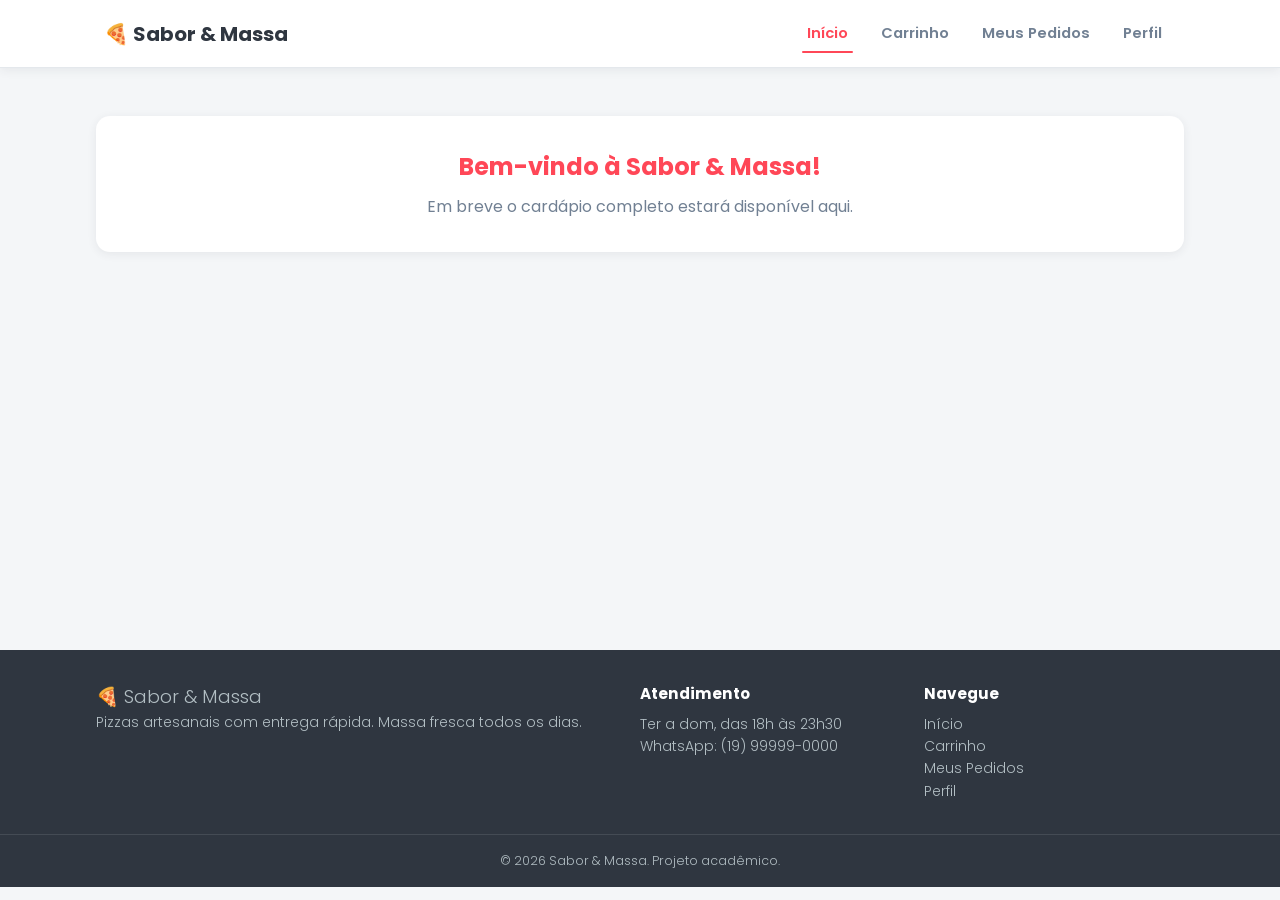
==== site_pizzaria/index.html @ 1b6e272a "Add files via upload" ====
<!DOCTYPE html>
<html lang="pt-BR">
<head>
  <meta charset="UTF-8">
  <meta name="viewport" content="width=device-width, initial-scale=1.0">
  <meta name="description" content="Sabor & Massa - Peça sua pizza favorita com entrega rápida.">
  <title>Sabor &amp; Massa | Cardápio</title>

  <link rel="preconnect" href="https://fonts.googleapis.com">
  <link rel="preconnect" href="https://fonts.gstatic.com" crossorigin>
  <link href="https://fonts.googleapis.com/css2?family=Poppins:wght@300;400;600;700&display=swap" rel="stylesheet">
  <link rel="stylesheet" href="style.css">
</head>
<body>

  <header class="cabecalho">
    <div class="cabecalho__conteudo">
      <a class="logo" href="index.html">🍕 Sabor &amp; Massa</a>

      <nav aria-label="Menu principal">
        <ul class="menu__lista">
          <li><a class="menu__link ativo" href="index.html" aria-current="page">Início</a></li>
          <li><a class="menu__link" href="carrinho.html">Carrinho</a></li>
          <li><a class="menu__link" href="pedidos.html">Meus Pedidos</a></li>
          <li><a class="menu__link" href="perfil.html">Perfil</a></li>
        </ul>
      </nav>
    </div>
  </header>

  <main class="conteudo">
    <div class="boas-vindas">
      <h1>Bem-vindo à Sabor &amp; Massa!</h1>
      <p>Em breve o cardápio completo estará disponível aqui.</p>
    </div>
  </main>

  <footer class="rodape">
    <div class="rodape__conteudo">
      <div>
        <p class="rodape__marca">🍕 Sabor &amp; Massa</p>
        <p>Pizzas artesanais com entrega rápida. Massa fresca todos os dias.</p>
      </div>
      <div>
        <h3>Atendimento</h3>
        <ul>
          <li>Ter a dom, das 18h às 23h30</li>
          <li>WhatsApp: (19) 99999-0000</li>
        </ul>
      </div>
      <div>
        <h3>Navegue</h3>
        <ul>
          <li><a href="index.html">Início</a></li>
          <li><a href="carrinho.html">Carrinho</a></li>
          <li><a href="pedidos.html">Meus Pedidos</a></li>
          <li><a href="perfil.html">Perfil</a></li>
        </ul>
      </div>
    </div>
    <p class="rodape__direitos">&copy; 2026 Sabor &amp; Massa. Projeto acadêmico.</p>
  </footer>

</body>
</html>
---- site_pizzaria/style.css ----
:root {
  --cor-principal: #ff4757;
  --cor-principal-escura: #e03546;
  --cor-principal-suave: #ffe9eb;
  --fundo: #f4f6f8;
  --superficie: #ffffff;
  --texto: #2f3640;
  --texto-suave: #718093;
  --borda: #e4e8ec;
  --raio-sm: 8px;
  --raio-md: 14px;
  --sombra: 0 2px 10px rgba(47, 54, 64, 0.08);
  --altura-header: 96px;
  --largura-max: 1120px;
}

*,
*::before,
*::after {
  box-sizing: border-box;
  margin: 0;
  padding: 0;
}

body {
  font-family: 'Poppins', sans-serif;
  font-weight: 400;
  font-size: 1rem;
  line-height: 1.6;
  color: var(--texto);
  background-color: var(--fundo);
  padding-top: var(--altura-header);
}

a {
  color: inherit;
  text-decoration: none;
}

ul {
  list-style: none;
}

.cabecalho {
  position: fixed;
  top: 0;
  left: 0;
  right: 0;
  z-index: 100;
  height: var(--altura-header);
  background-color: var(--superficie);
  border-bottom: 1px solid var(--borda);
  box-shadow: var(--sombra);
}

.cabecalho__conteudo {
  max-width: var(--largura-max);
  height: 100%;
  margin: 0 auto;
  padding: 0 1rem;
  display: flex;
  flex-direction: column;
  align-items: center;
  justify-content: center;
  gap: 0.15rem;
}

.logo {
  font-size: 1.25rem;
  font-weight: 700;
}

.menu__lista {
  display: flex;
  gap: 0.25rem;
}

.menu__link {
  position: relative;
  display: block;
  padding: 0.4rem 0.6rem;
  font-size: 0.82rem;
  font-weight: 600;
  color: var(--texto-suave);
  transition: color 0.2s ease;
}

.menu__link:hover,
.menu__link.ativo {
  color: var(--cor-principal);
}

.menu__link::after {
  content: '';
  position: absolute;
  left: 0.6rem;
  right: 0.6rem;
  bottom: 0;
  height: 2px;
  border-radius: 2px;
  background-color: var(--cor-principal);
  transform: scaleX(0);
  transition: transform 0.2s ease;
}

.menu__link.ativo::after,
.menu__link:hover::after {
  transform: scaleX(1);
}

.conteudo {
  max-width: var(--largura-max);
  margin: 0 auto;
  padding: 3rem 1rem;
  min-height: calc(100vh - var(--altura-header) - 250px);
}

.boas-vindas {
  background-color: var(--superficie);
  padding: 2rem;
  border-radius: var(--raio-md);
  box-shadow: var(--sombra);
  text-align: center;
}

.boas-vindas h1 {
  font-size: 1.5rem;
  margin-bottom: 0.5rem;
  color: var(--cor-principal);
}

.boas-vindas p {
  color: var(--texto-suave);
}

.rodape {
  background-color: var(--texto);
  color: #dfe4ea;
  font-size: 0.875rem;
}

.rodape__conteudo {
  max-width: var(--largura-max);
  margin: 0 auto;
  padding: 2rem 1rem;
  display: grid;
  grid-template-columns: 1fr;
  gap: 1.5rem;
}

.rodape__marca {
  font-size: 1.15rem;
  font-weight: 700;
  color: #ffffff;
}

.rodape h3 {
  margin-bottom: 0.4rem;
  font-size: 0.95rem;
  color: #ffffff;
}

.rodape p,
.rodape li {
  color: #b2bec3;
  font-weight: 300;
}

.rodape a:hover {
  color: #ffffff;
  text-decoration: underline;
}

.rodape__direitos {
  padding: 1rem;
  text-align: center;
  font-size: 0.78rem;
  color: #b2bec3;
  border-top: 1px solid rgba(255, 255, 255, 0.1);
}

@media (min-width: 600px) {
  .rodape__conteudo {
    grid-template-columns: 2fr 1fr 1fr;
  }
}

@media (min-width: 720px) {
  :root {
    --altura-header: 68px;
  }

  .cabecalho__conteudo {
    flex-direction: row;
    justify-content: space-between;
    padding: 0 1.5rem;
  }

  .menu__link {
    padding: 0.5rem 0.9rem;
    font-size: 0.92rem;
  }
}
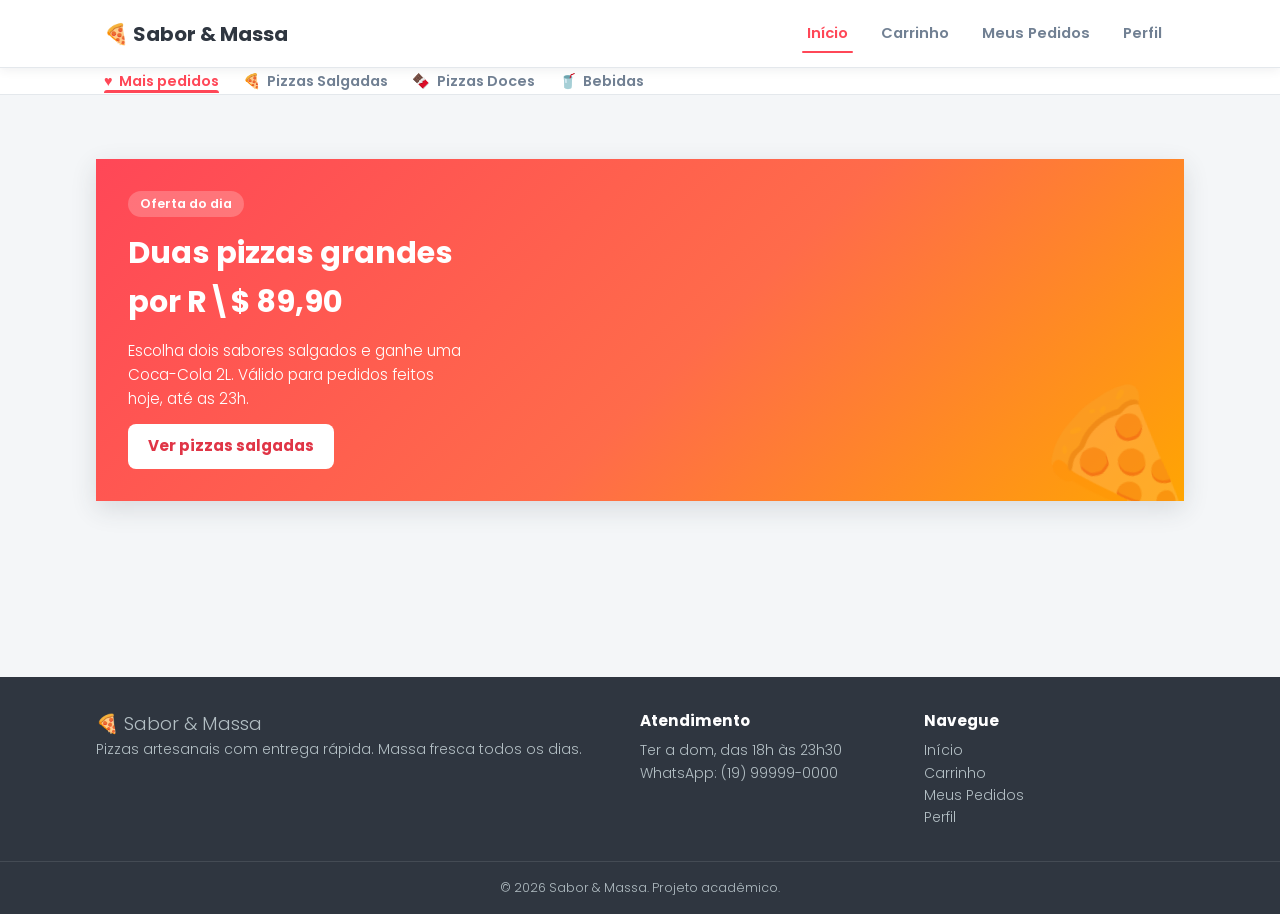
==== commit 9ffa5c56: "Add files via upload" ====
--- a/site_pizzaria/index.html
+++ b/site_pizzaria/index.html
@@ -6,13 +6,19 @@
   <meta name="description" content="Sabor & Massa - Peça sua pizza favorita com entrega rápida.">
   <title>Sabor &amp; Massa | Cardápio</title>
 
+  <!-- Fonte Poppins (Google Fonts) -->
   <link rel="preconnect" href="https://fonts.googleapis.com">
   <link rel="preconnect" href="https://fonts.gstatic.com" crossorigin>
   <link href="https://fonts.googleapis.com/css2?family=Poppins:wght@300;400;600;700&display=swap" rel="stylesheet">
+
+  <!-- Estilos da aplicação -->
   <link rel="stylesheet" href="style.css">
 </head>
 <body>
 
+  <!-- =====================================================================
+       HEADER / NAVBAR FIXO
+       ===================================================================== -->
   <header class="cabecalho">
     <div class="cabecalho__conteudo">
       <a class="logo" href="index.html">🍕 Sabor &amp; Massa</a>
@@ -28,13 +34,38 @@
     </div>
   </header>
 
+  <!-- =====================================================================
+       BARRA DE CATEGORIAS (Rolagem Horizontal estilo iFood)
+       ===================================================================== -->
+  <nav class="categorias" aria-label="Categorias do cardápio">
+    <ul class="categorias__lista">
+      <li><a class="categorias__link ativo" href="#mais-pedidos"><span aria-hidden="true">♥</span> Mais pedidos</a></li>
+      <li><a class="categorias__link" href="#pizzas-salgadas"><span aria-hidden="true">🍕</span> Pizzas Salgadas</a></li>
+      <li><a class="categorias__link" href="#pizzas-doces"><span aria-hidden="true">🍫</span> Pizzas Doces</a></li>
+      <li><a class="categorias__link" href="#bebidas"><span aria-hidden="true">🥤</span> Bebidas</a></li>
+    </ul>
+  </nav>
+
+  <!-- =====================================================================
+       CONTEÚDO PRINCIPAL
+       ===================================================================== -->
   <main class="conteudo">
-    <div class="boas-vindas">
-      <h1>Bem-vindo à Sabor &amp; Massa!</h1>
-      <p>Em breve o cardápio completo estará disponível aqui.</p>
-    </div>
+
+    <!-- BANNER PROMOCIONAL -->
+    <section class="banner" aria-labelledby="banner-titulo">
+      <span class="banner__selo">Oferta do dia</span>
+      <h1 class="banner__titulo" id="banner-titulo">Duas pizzas grandes por R\$ 89,90</h1>
+      <p class="banner__texto">
+        Escolha dois sabores salgados e ganhe uma Coca-Cola 2L. Válido para pedidos feitos hoje, até as 23h.
+      </p>
+      <a class="banner__cta" href="#pizzas-salgadas">Ver pizzas salgadas</a>
+    </section>
+
   </main>
 
+  <!-- =====================================================================
+       FOOTER / RODAPÉ
+       ===================================================================== -->
   <footer class="rodape">
     <div class="rodape__conteudo">
       <div>
--- a/site_pizzaria/style.css
+++ b/site_pizzaria/style.css
@@ -200,4 +200,152 @@
     padding: 0.5rem 0.9rem;
     font-size: 0.92rem;
   }
+}
+
+/* ==========================================================================
+   05. BARRA DE CATEGORIAS (estilo iFood)
+   Fica grudada logo abaixo do header fixo.
+   ========================================================================== */
+.categorias {
+  position: sticky;
+  top: var(--altura-header);
+  z-index: 90;
+  background-color: var(--superficie);
+  border-bottom: 1px solid var(--borda);
+}
+
+.categorias__lista {
+  max-width: var(--largura-max);
+  margin: 0 auto;
+  padding: 0 1rem;
+  display: flex;
+  gap: 1.5rem;
+  overflow-x: auto;                 /* rolagem horizontal */
+  scroll-behavior: smooth;
+  -webkit-overflow-scrolling: touch;
+  scrollbar-width: none;            /* Firefox */
+}
+
+.categorias__lista::-webkit-scrollbar {
+  display: none;                    /* Chrome, Safari e Edge */
+}
+
+.categorias__link {
+  position: relative;
+  flex: 0 0 auto;                   /* impede encolhimento das abas */
+  display: inline-flex;
+  align-items: center;
+  gap: 0.4rem;
+  height: var(--altura-categorias);
+  font-size: 0.9rem;
+  font-weight: 600;
+  color: var(--texto-suave);
+  white-space: nowrap;
+  transition: color 0.2s ease;
+}
+
+/* Linha indicadora colorida sob a aba selecionada */
+.categorias__link::after {
+  content: '';
+  position: absolute;
+  left: 0;
+  right: 0;
+  bottom: 0;
+  height: 3px;
+  border-radius: 3px 3px 0 0;
+  background-color: var(--cor-principal);
+  transform: scaleX(0);
+  transition: transform 0.25s ease;
+}
+
+.categorias__link:hover,
+.categorias__link.ativo {
+  color: var(--cor-principal);
+}
+
+.categorias__link:hover::after,
+.categorias__link.ativo::after {
+  transform: scaleX(1);
+}
+
+
+/* ==========================================================================
+   08. BANNER PROMOCIONAL
+   ========================================================================== */
+.banner {
+  position: relative;
+  overflow: hidden;
+  display: flex;
+  flex-direction: column;
+  align-items: flex-start;
+  gap: 0.75rem;
+  padding: 1.5rem;
+  border-radius: var(--raio-lg);
+  color: #ffffff;
+  background: linear-gradient(135deg, #ff4757 0%, #ff6b4a 55%, #ffa502 100%);
+  box-shadow: 0 8px 24px rgba(47, 54, 64, 0.14);
+  margin-top: 1rem;
+}
+
+.banner::after {
+  content: '🍕';
+  position: absolute;
+  right: -0.5rem;
+  bottom: -1.5rem;
+  font-size: 8rem;
+  line-height: 1;
+  opacity: 0.25;
+  transform: rotate(-15deg);
+  pointer-events: none;
+}
+
+.banner__selo {
+  padding: 0.2rem 0.75rem;
+  border-radius: 999px;
+  background-color: rgba(255, 255, 255, 0.22);
+  font-size: 0.8rem;
+  font-weight: 600;
+}
+
+.banner__titulo {
+  font-size: 1.5rem;
+  max-width: 18ch;
+}
+
+.banner__texto {
+  max-width: 38ch;
+  font-size: 0.95rem;
+  font-weight: 300;
+}
+
+.banner__cta {
+  position: relative;
+  z-index: 1;
+  padding: 0.65rem 1.25rem;
+  border-radius: var(--raio-sm);
+  background-color: #ffffff;
+  color: var(--cor-principal-escura);
+  font-weight: 700;
+  font-size: 0.95rem;
+  transition: transform 0.2s ease;
+}
+
+.banner__cta:hover {
+  transform: translateY(-2px);
+}
+
+/* Ajustes de Media Query para telas maiores */
+@media (min-width: 600px) {
+  .banner {
+    padding: 2rem;
+  }
+  .banner__titulo {
+    font-size: 1.9rem;
+  }
+}
+
+@media (min-width: 720px) {
+  .categorias__lista {
+    padding: 0 1.5rem;
+  }
 }
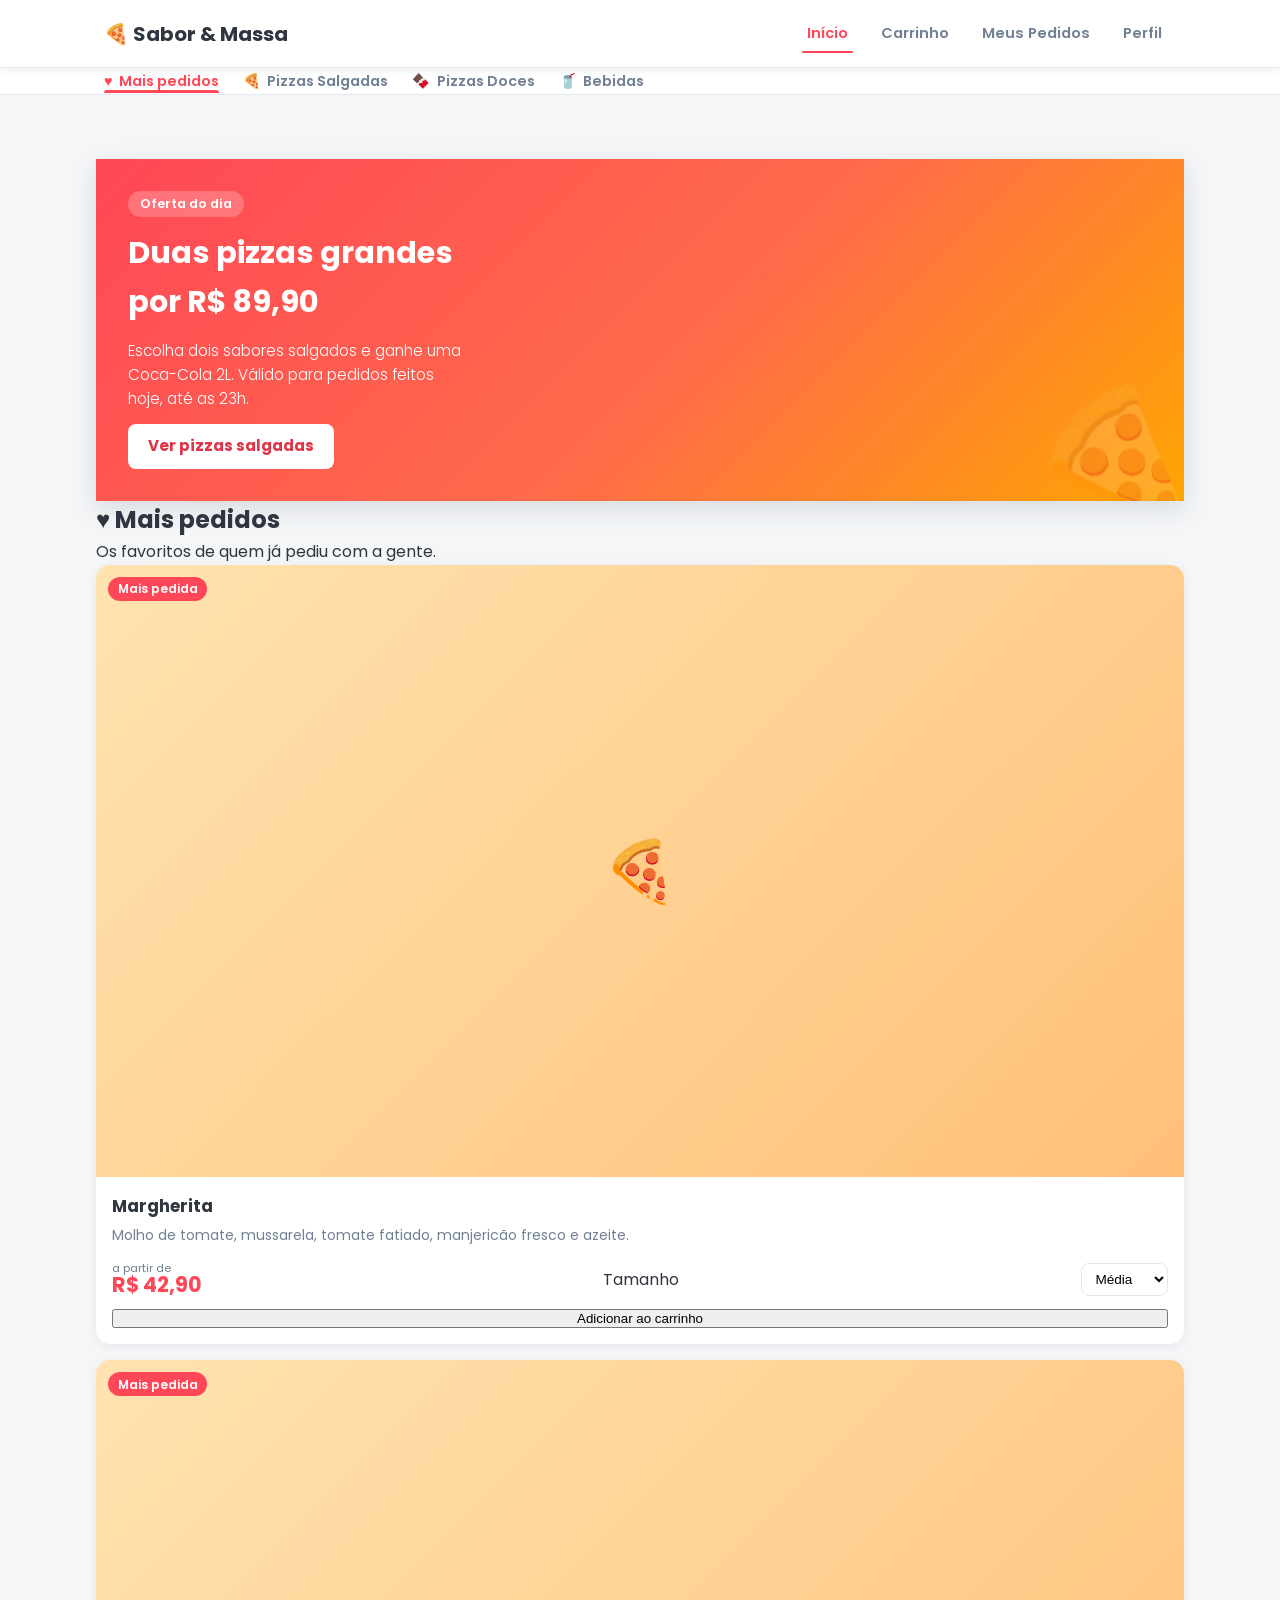
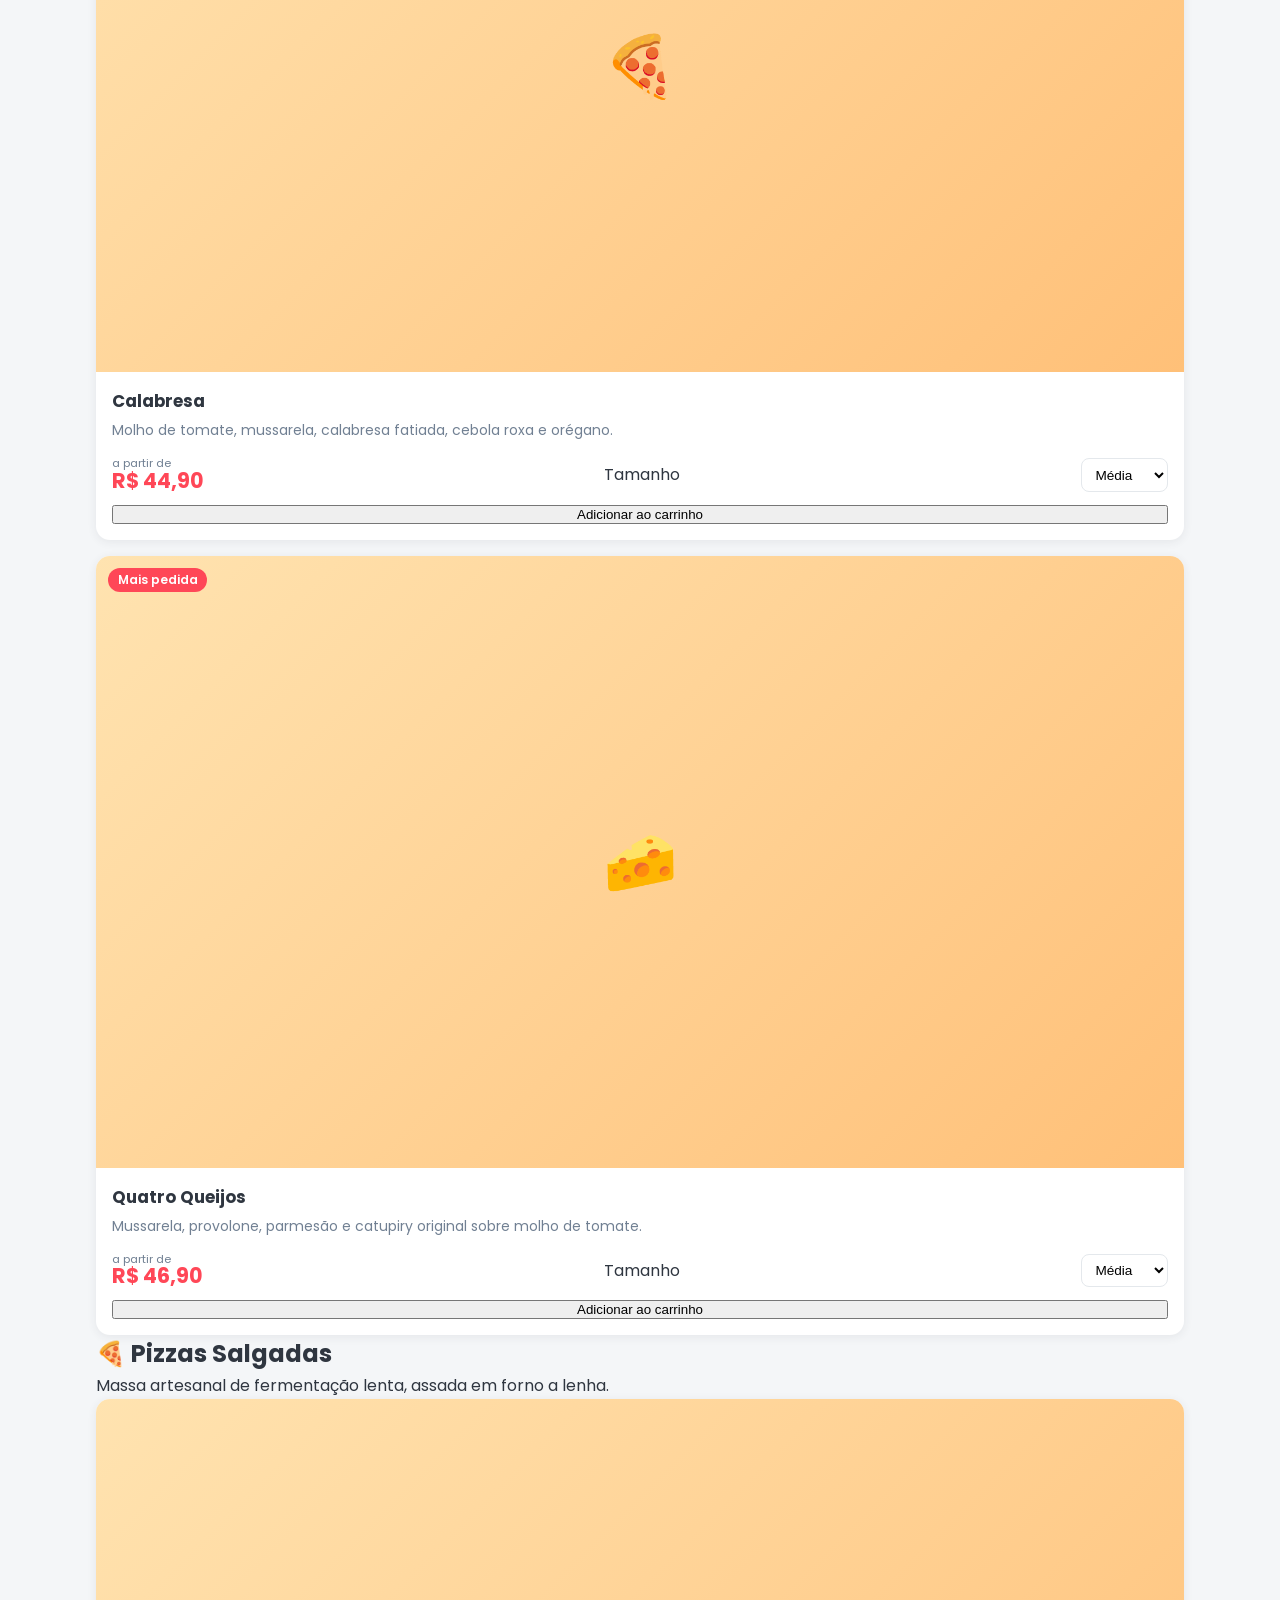
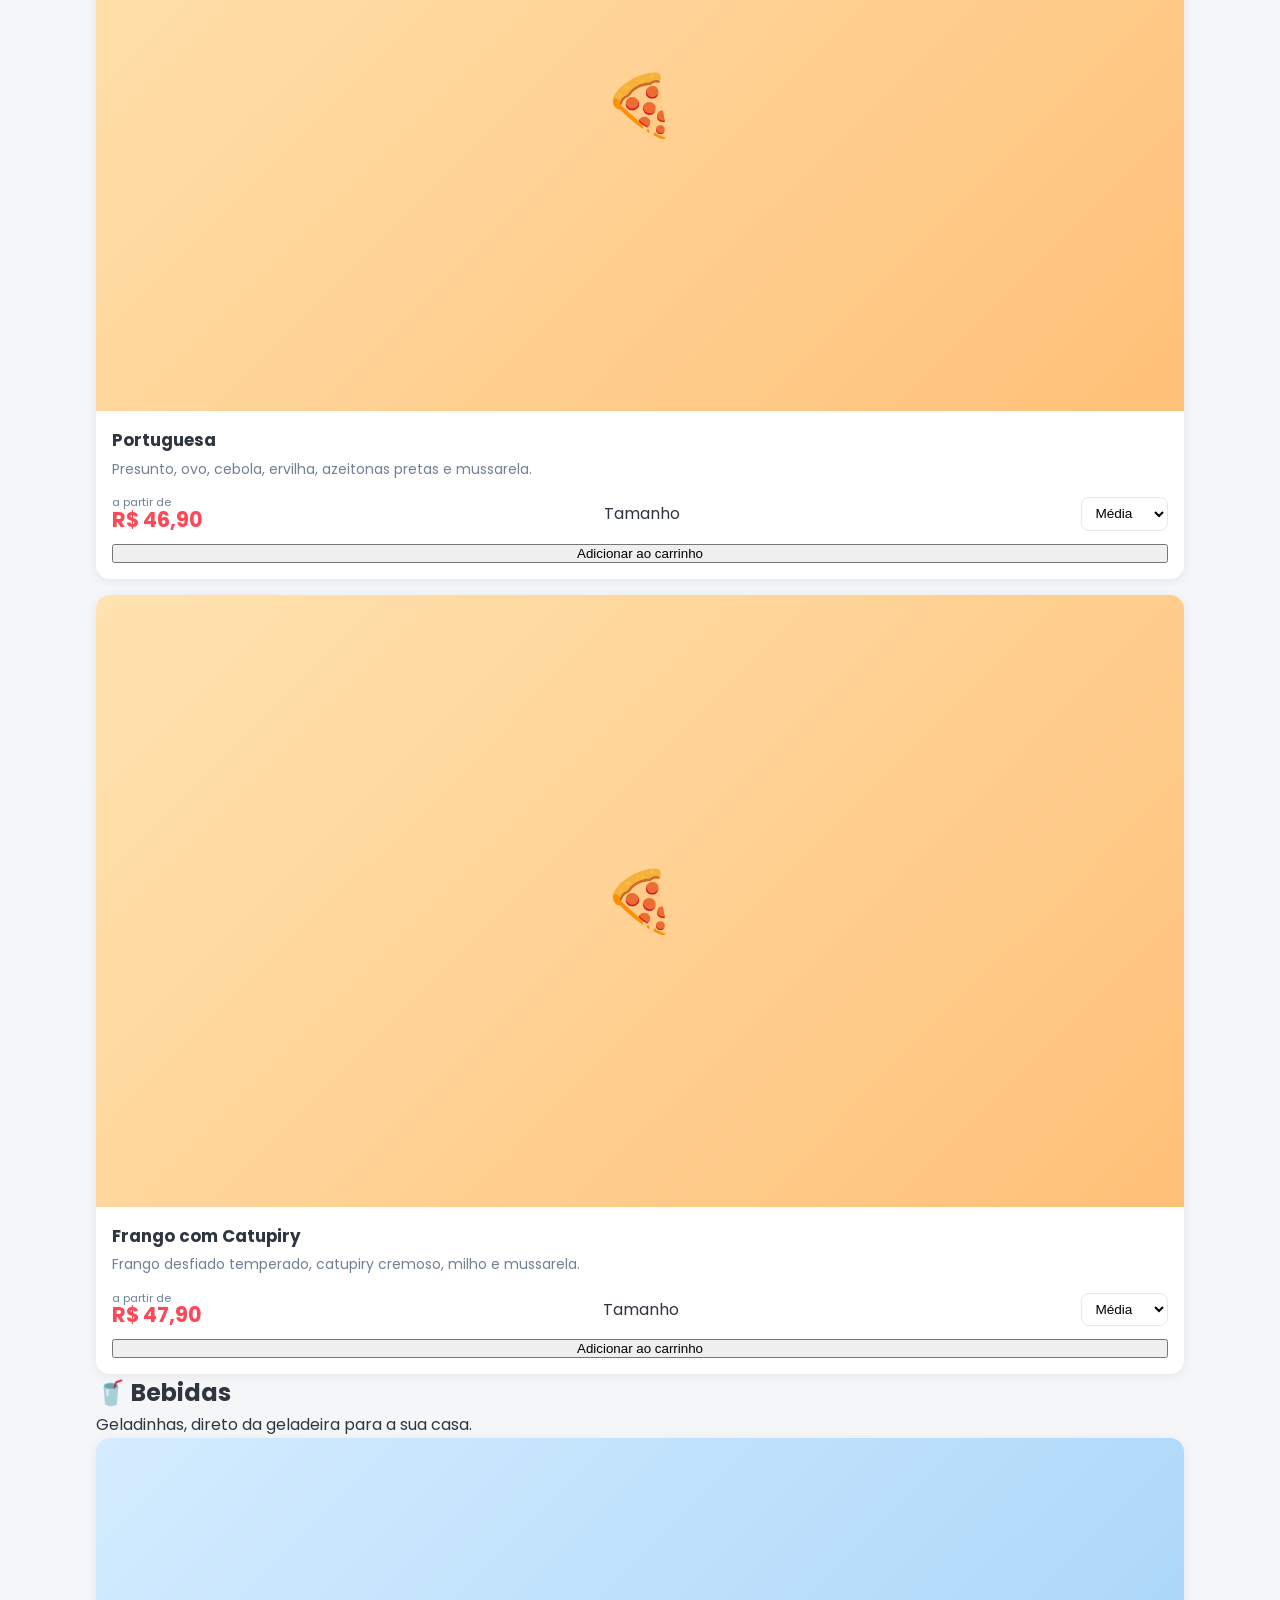
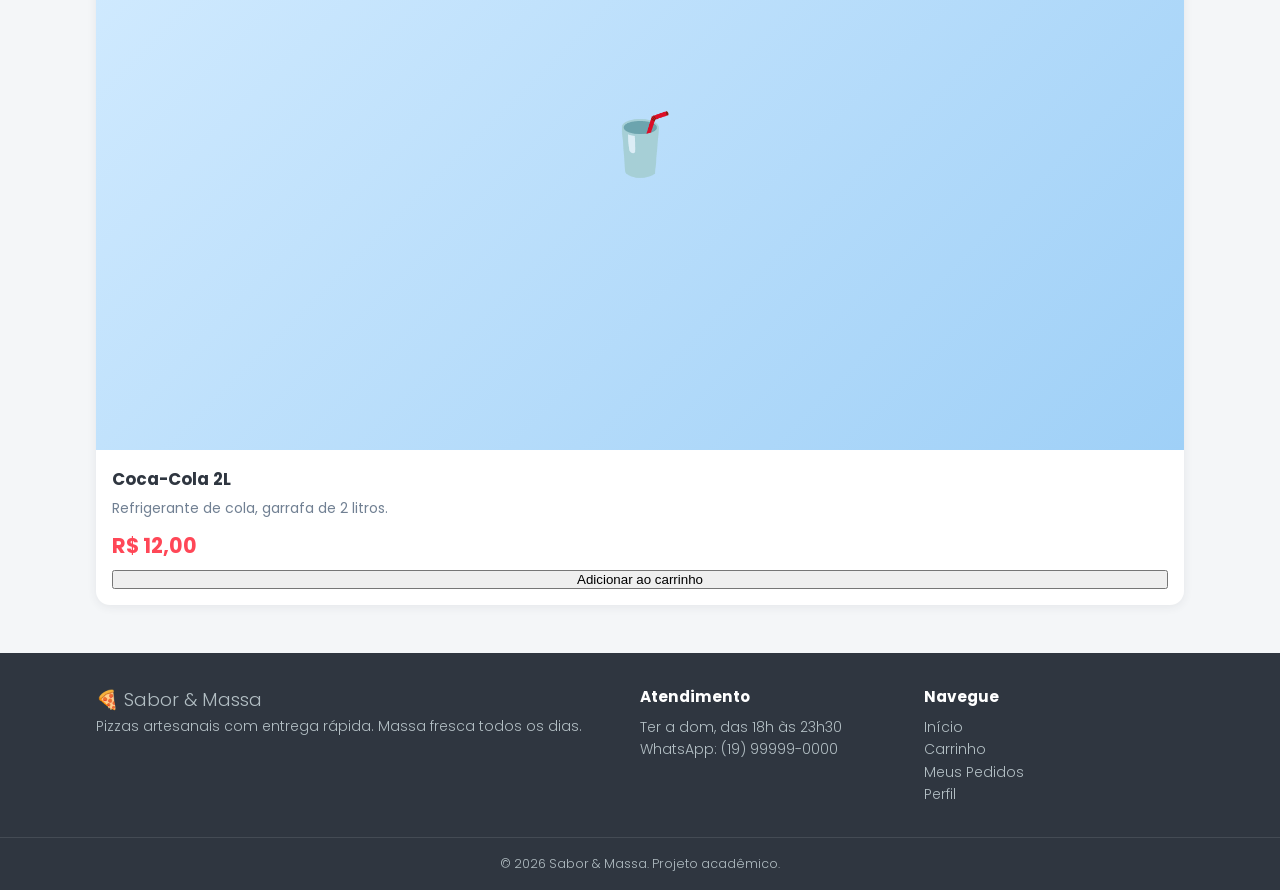
==== commit 77fce807: "Add files via upload" ====
--- a/site_pizzaria/index.html
+++ b/site_pizzaria/index.html
@@ -47,18 +47,188 @@
   </nav>
 
   <!-- =====================================================================
-       CONTEÚDO PRINCIPAL
+       CONTEÚDO PRINCIPAL (CARDÁPIO)
        ===================================================================== -->
   <main class="conteudo">
 
     <!-- BANNER PROMOCIONAL -->
     <section class="banner" aria-labelledby="banner-titulo">
       <span class="banner__selo">Oferta do dia</span>
-      <h1 class="banner__titulo" id="banner-titulo">Duas pizzas grandes por R\$ 89,90</h1>
+      <h1 class="banner__titulo" id="banner-titulo">Duas pizzas grandes por R$ 89,90</h1>
       <p class="banner__texto">
         Escolha dois sabores salgados e ganhe uma Coca-Cola 2L. Válido para pedidos feitos hoje, até as 23h.
       </p>
       <a class="banner__cta" href="#pizzas-salgadas">Ver pizzas salgadas</a>
+    </section>
+
+    <!-- SEÇÃO: MAIS PEDIDOS -->
+    <section class="secao" id="mais-pedidos" aria-labelledby="titulo-mais-pedidos">
+      <h2 class="secao__titulo" id="titulo-mais-pedidos">♥ Mais pedidos</h2>
+      <p class="secao__subtitulo">Os favoritos de quem já pediu com a gente.</p>
+
+      <div class="produtos-grid">
+        <!-- Produto 1 -->
+        <article class="produto-card">
+          <div class="produto-card__foto" role="img" aria-label="Foto ilustrativa da pizza Margherita">
+            <span aria-hidden="true">🍕</span>
+            <span class="produto-card__selo">Mais pedida</span>
+          </div>
+          <div class="produto-card__corpo">
+            <h3 class="produto-card__nome">Margherita</h3>
+            <p class="produto-card__descricao">Molho de tomate, mussarela, tomate fatiado, manjericão fresco e azeite.</p>
+
+            <form class="produto-card__form" action="carrinho.html" method="get">
+              <input type="hidden" name="produto_id" value="1">
+              <div class="produto-card__linha">
+                <p class="produto-card__preco"><small>a partir de</small>R$ 42,90</p>
+                <label class="sr-only" for="tam-1">Tamanho</label>
+                <select class="select-compacto" id="tam-1" name="tamanho">
+                  <option value="media">Média</option>
+                  <option value="grande">Grande</option>
+                  <option value="familia">Família</option>
+                </select>
+              </div>
+              <button type="submit" class="btn btn--primario btn--bloco">Adicionar ao carrinho</button>
+            </form>
+          </div>
+        </article>
+
+        <!-- Produto 2 -->
+        <article class="produto-card">
+          <div class="produto-card__foto" role="img" aria-label="Foto ilustrativa da pizza Calabresa">
+            <span aria-hidden="true">🍕</span>
+            <span class="produto-card__selo">Mais pedida</span>
+          </div>
+          <div class="produto-card__corpo">
+            <h3 class="produto-card__nome">Calabresa</h3>
+            <p class="produto-card__descricao">Molho de tomate, mussarela, calabresa fatiada, cebola roxa e orégano.</p>
+
+            <form class="produto-card__form" action="carrinho.html" method="get">
+              <input type="hidden" name="produto_id" value="2">
+              <div class="produto-card__linha">
+                <p class="produto-card__preco"><small>a partir de</small>R$ 44,90</p>
+                <label class="sr-only" for="tam-2">Tamanho</label>
+                <select class="select-compacto" id="tam-2" name="tamanho">
+                  <option value="media">Média</option>
+                  <option value="grande">Grande</option>
+                  <option value="familia">Família</option>
+                </select>
+              </div>
+              <button type="submit" class="btn btn--primario btn--bloco">Adicionar ao carrinho</button>
+            </form>
+          </div>
+        </article>
+
+        <!-- Produto 3 -->
+        <article class="produto-card">
+          <div class="produto-card__foto" role="img" aria-label="Foto ilustrativa da pizza Quatro Queijos">
+            <span aria-hidden="true">🧀</span>
+            <span class="produto-card__selo">Mais pedida</span>
+          </div>
+          <div class="produto-card__corpo">
+            <h3 class="produto-card__nome">Quatro Queijos</h3>
+            <p class="produto-card__descricao">Mussarela, provolone, parmesão e catupiry original sobre molho de tomate.</p>
+
+            <form class="produto-card__form" action="carrinho.html" method="get">
+              <input type="hidden" name="produto_id" value="3">
+              <div class="produto-card__linha">
+                <p class="produto-card__preco"><small>a partir de</small>R$ 46,90</p>
+                <label class="sr-only" for="tam-3">Tamanho</label>
+                <select class="select-compacto" id="tam-3" name="tamanho">
+                  <option value="media">Média</option>
+                  <option value="grande">Grande</option>
+                  <option value="familia">Família</option>
+                </select>
+              </div>
+              <button type="submit" class="btn btn--primario btn--bloco">Adicionar ao carrinho</button>
+            </form>
+          </div>
+        </article>
+      </div>
+    </section>
+
+    <!-- SEÇÃO: PIZZAS SALGADAS -->
+    <section class="secao" id="pizzas-salgadas" aria-labelledby="titulo-salgadas">
+      <h2 class="secao__titulo" id="titulo-salgadas">🍕 Pizzas Salgadas</h2>
+      <p class="secao__subtitulo">Massa artesanal de fermentação lenta, assada em forno a lenha.</p>
+
+      <div class="produtos-grid">
+        <!-- Produto 4 -->
+        <article class="produto-card">
+          <div class="produto-card__foto" role="img" aria-label="Foto ilustrativa da pizza Portuguesa">
+            <span aria-hidden="true">🍕</span>
+          </div>
+          <div class="produto-card__corpo">
+            <h3 class="produto-card__nome">Portuguesa</h3>
+            <p class="produto-card__descricao">Presunto, ovo, cebola, ervilha, azeitonas pretas e mussarela.</p>
+
+            <form class="produto-card__form" action="carrinho.html" method="get">
+              <input type="hidden" name="produto_id" value="4">
+              <div class="produto-card__linha">
+                <p class="produto-card__preco"><small>a partir de</small>R$ 46,90</p>
+                <label class="sr-only" for="tam-4">Tamanho</label>
+                <select class="select-compacto" id="tam-4" name="tamanho">
+                  <option value="media">Média</option>
+                  <option value="grande">Grande</option>
+                  <option value="familia">Família</option>
+                </select>
+              </div>
+              <button type="submit" class="btn btn--primario btn--bloco">Adicionar ao carrinho</button>
+            </form>
+          </div>
+        </article>
+
+        <!-- Produto 5 -->
+        <article class="produto-card">
+          <div class="produto-card__foto" role="img" aria-label="Foto ilustrativa da pizza de Frango com Catupiry">
+            <span aria-hidden="true">🍕</span>
+          </div>
+          <div class="produto-card__corpo">
+            <h3 class="produto-card__nome">Frango com Catupiry</h3>
+            <p class="produto-card__descricao">Frango desfiado temperado, catupiry cremoso, milho e mussarela.</p>
+
+            <form class="produto-card__form" action="carrinho.html" method="get">
+              <input type="hidden" name="produto_id" value="5">
+              <div class="produto-card__linha">
+                <p class="produto-card__preco"><small>a partir de</small>R$ 47,90</p>
+                <label class="sr-only" for="tam-5">Tamanho</label>
+                <select class="select-compacto" id="tam-5" name="tamanho">
+                  <option value="media">Média</option>
+                  <option value="grande">Grande</option>
+                  <option value="familia">Família</option>
+                </select>
+              </div>
+              <button type="submit" class="btn btn--primario btn--bloco">Adicionar ao carrinho</button>
+            </form>
+          </div>
+        </article>
+      </div>
+    </section>
+
+    <!-- SEÇÃO: BEBIDAS -->
+    <section class="secao" id="bebidas" aria-labelledby="titulo-bebidas">
+      <h2 class="secao__titulo" id="titulo-bebidas">🥤 Bebidas</h2>
+      <p class="secao__subtitulo">Geladinhas, direto da geladeira para a sua casa.</p>
+
+      <div class="produtos-grid">
+        <!-- Produto 6 -->
+        <article class="produto-card">
+          <div class="produto-card__foto produto-card__foto--bebida" role="img" aria-label="Foto ilustrativa da Coca-Cola 2 litros">
+            <span aria-hidden="true">🥤</span>
+          </div>
+          <div class="produto-card__corpo">
+            <h3 class="produto-card__nome">Coca-Cola 2L</h3>
+            <p class="produto-card__descricao">Refrigerante de cola, garrafa de 2 litros.</p>
+
+            <form class="produto-card__form" action="carrinho.html" method="get">
+              <input type="hidden" name="produto_id" value="10">
+              <input type="hidden" name="tamanho" value="unico">
+              <p class="produto-card__preco">R$ 12,00</p>
+              <button type="submit" class="btn btn--primario btn--bloco">Adicionar ao carrinho</button>
+            </form>
+          </div>
+        </article>
+      </div>
     </section>
 
   </main>
--- a/site_pizzaria/style.css
+++ b/site_pizzaria/style.css
@@ -348,4 +348,124 @@
   .categorias__lista {
     padding: 0 1.5rem;
   }
+}
+
+/* ==========================================================================
+   09. GRID DO CARDÁPIO (cards de produto)
+   Mobile: 1 coluna | Tablet: 2 colunas | Desktop: 3 colunas
+   ========================================================================== */
+.produtos-grid {
+  display: grid;
+  grid-template-columns: 1fr;
+  gap: 1rem;
+}
+
+.produto-card {
+  display: flex;
+  flex-direction: column;
+  overflow: hidden;
+  background-color: var(--superficie);
+  border-radius: var(--raio-md);
+  box-shadow: var(--sombra);
+  transition: transform 0.2s ease, box-shadow 0.2s ease;
+}
+
+.produto-card:hover {
+  transform: translateY(-3px);
+  box-shadow: var(--sombra-forte);
+}
+
+/* Placeholder da foto do produto */
+.produto-card__foto {
+  position: relative;
+  display: grid;
+  place-items: center;
+  aspect-ratio: 16 / 9;
+  font-size: 3.75rem;
+  background: linear-gradient(135deg, #ffe3b0, #ffc078);
+}
+
+.produto-card__foto--doce {
+  background: linear-gradient(135deg, #ffd6e0, #f5a3b8);
+}
+
+.produto-card__foto--bebida {
+  background: linear-gradient(135deg, #d4ecff, #9fd0f7);
+}
+
+.produto-card__selo {
+  position: absolute;
+  top: 0.75rem;
+  left: 0.75rem;
+  padding: 0.15rem 0.6rem;
+  border-radius: 999px;
+  background-color: var(--cor-principal);
+  color: #ffffff;
+  font-size: 0.75rem;
+  font-weight: 600;
+}
+
+.produto-card__corpo {
+  display: flex;
+  flex-direction: column;
+  flex: 1;
+  padding: 1rem;
+}
+
+.produto-card__nome {
+  font-size: 1.05rem;
+}
+
+.produto-card__descricao {
+  margin: 0.25rem 0 1rem;
+  color: var(--texto-suave);
+  font-size: 0.875rem;
+}
+
+.produto-card__form {
+  margin-top: auto;
+  display: flex;
+  flex-direction: column;
+  gap: 0.75rem;
+}
+
+.produto-card__linha {
+  display: flex;
+  align-items: center;
+  justify-content: space-between;
+  gap: 0.75rem;
+}
+
+.produto-card__preco {
+  font-size: 1.3rem;
+  font-weight: 700;
+  color: var(--cor-principal);
+  line-height: 1.1;
+}
+
+.produto-card__preco small {
+  display: block;
+  font-size: 0.7rem;
+  font-weight: 400;
+  color: var(--texto-suave);
+}
+
+
+/* ==========================================================================
+   10. SELECTS COMPACTOS (usados nos cards de produto)
+   ========================================================================== */
+.select-compacto {
+  width: auto;
+  padding: 0.45rem 0.6rem;
+  border: 1.5px solid var(--borda);
+  border-radius: var(--raio-sm);
+  background-color: var(--superficie);
+  font-size: 0.85rem;
+  transition: border-color 0.2s ease, box-shadow 0.2s ease;
+}
+
+.select-compacto:focus {
+  outline: none;
+  border-color: var(--cor-principal);
+  box-shadow: 0 0 0 3px var(--cor-principal-suave);
 }
